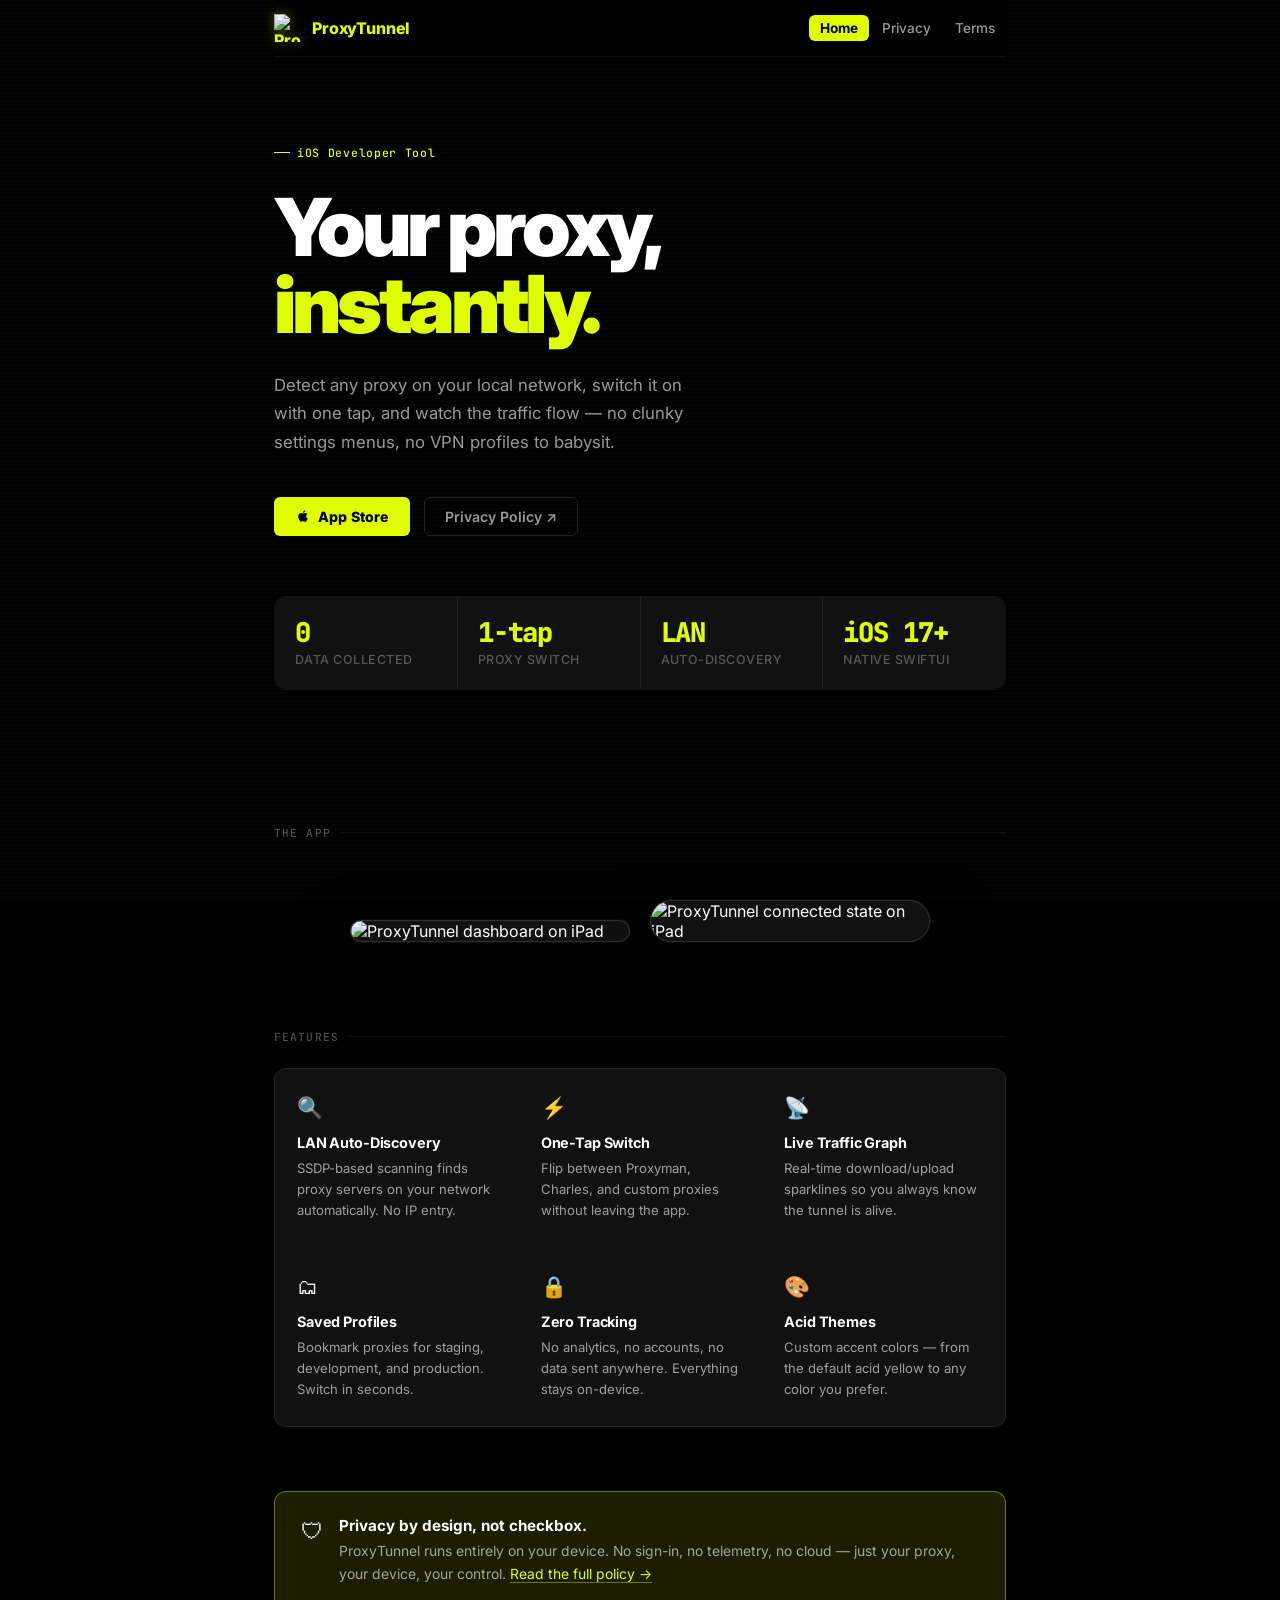
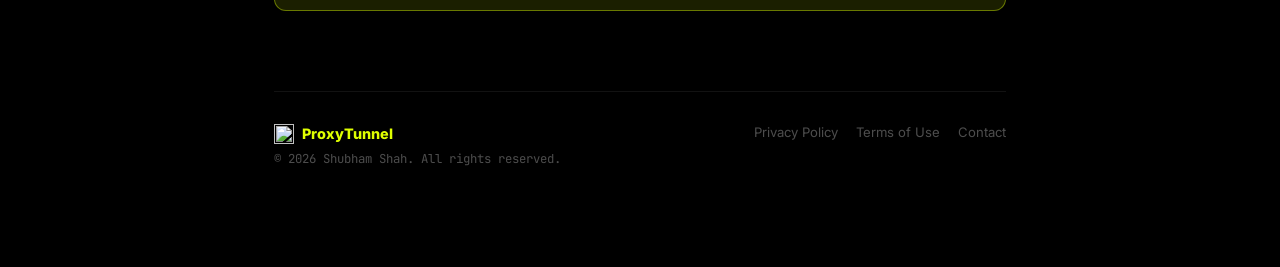
==== index.html @ 6aac3a71 "Add files via upload" ====
<!DOCTYPE html>
<html lang="en">
<head>
  <meta charset="UTF-8">
  <meta name="viewport" content="width=device-width, initial-scale=1.0">
  <title>ProxyTunnel — iOS Proxy Manager</title>
  <meta name="description" content="ProxyTunnel is a native iOS app for developers and QA engineers. Detect, switch, and manage proxy configurations with zero friction.">
  <link rel="stylesheet" href="style.css">
</head>
<body>

<div class="page-wrap">

  <!-- Nav -->
  <nav class="site-nav">
    <a href="index.html" class="nav-logo" id="nav-home">
      <img src="images/logo/Cloudi%20(Yellow).svg" alt="ProxyTunnel" class="nav-cloudi">
      ProxyTunnel
    </a>
    <div class="nav-links">
      <a href="index.html" class="active" id="nav-home-link">Home</a>
      <a href="privacy.html" id="nav-privacy-link">Privacy</a>
      <a href="terms.html" id="nav-terms-link">Terms</a>
    </div>
  </nav>

  <!-- Hero -->
  <section class="hero">
    <div class="hero-kicker">iOS Developer Tool</div>

    <h1>
      Your proxy,<br>
      <em>instantly.</em>
    </h1>

    <p class="hero-desc">
      Detect any proxy on your local network, switch it on with one tap, and watch the traffic flow — no clunky settings menus, no VPN profiles to babysit.
    </p>

    <div class="cta-row">
      <a href="https://apps.apple.com/app/proxytunnel/id6745898286" class="btn-acid" id="hero-appstore-btn">
        <svg width="14" height="14" viewBox="0 0 24 24" fill="currentColor"><path d="M18.71 19.5c-.83 1.24-1.71 2.45-3.05 2.47-1.34.03-1.77-.79-3.29-.79-1.53 0-2 .77-3.27.82-1.31.05-2.3-1.32-3.14-2.53C4.25 17 2.94 12.45 4.7 9.39c.87-1.52 2.43-2.48 4.12-2.51 1.28-.02 2.5.87 3.29.87.78 0 2.26-1.07 3.8-.91.65.03 2.47.26 3.64 1.98-.09.06-2.17 1.28-2.15 3.81.03 3.02 2.65 4.03 2.68 4.04-.03.07-.42 1.44-1.38 2.83M13 3.5c.73-.83 1.94-1.46 2.94-1.5.13 1.17-.34 2.35-1.04 3.19-.69.85-1.83 1.51-2.95 1.42-.15-1.15.41-2.35 1.05-3.11z"/></svg>
        App Store
      </a>
      <a href="privacy.html" class="btn-ghost" id="hero-privacy-btn">Privacy Policy ↗</a>
    </div>

    <!-- Stat strip -->
    <div class="stat-strip">
      <div class="stat-item">
        <div class="stat-val">0</div>
        <div class="stat-label">Data Collected</div>
      </div>
      <div class="stat-item">
        <div class="stat-val">1-tap</div>
        <div class="stat-label">Proxy Switch</div>
      </div>
      <div class="stat-item">
        <div class="stat-val">LAN</div>
        <div class="stat-label">Auto-Discovery</div>
      </div>
      <div class="stat-item">
        <div class="stat-val">iOS 17+</div>
        <div class="stat-label">Native SwiftUI</div>
      </div>
    </div>
  </section>

  <!-- ─── Screenshots ──────────────────────────────────────── -->
  <section class="screenshots-section">
    <div class="section-eyebrow">The App</div>

    <!-- iPhone screenshots (shown on phones, hidden on tablets via CSS/JS) -->
    <div class="screenshots-wrap" id="screenshots-wrap">
      <!-- JS swaps the src based on device; CSS hides the non-matching set -->
      <div class="screenshots-phone" id="shots-iphone">
        <div class="shot-frame shot-frame--phone">
          <img
            src="images/iphone/main.png"
            alt="ProxyTunnel dashboard on iPhone"
            class="shot-img"
            loading="eager"
            id="shot-iphone-1"
          >
        </div>
        <div class="shot-frame shot-frame--phone shot-offset">
          <img
            src="images/iphone/connected.png"
            alt="ProxyTunnel connected state on iPhone"
            class="shot-img"
            loading="lazy"
            id="shot-iphone-2"
          >
        </div>
      </div>

      <div class="screenshots-tablet" id="shots-ipad">
        <div class="shot-frame shot-frame--tablet">
          <img
            src="images/ipad/main.png"
            alt="ProxyTunnel dashboard on iPad"
            class="shot-img"
            loading="eager"
            id="shot-ipad-1"
          >
        </div>
        <div class="shot-frame shot-frame--tablet shot-offset">
          <img
            src="images/ipad/connected.png"
            alt="ProxyTunnel connected state on iPad"
            class="shot-img"
            loading="lazy"
            id="shot-ipad-2"
          >
        </div>
      </div>
    </div>
  </section>

  <!-- Features -->
  <section class="features-section">
    <div class="section-eyebrow">Features</div>

    <div class="features-grid">
      <div class="feat">
        <div class="feat-icon">🔍</div>
        <h3>LAN Auto-Discovery</h3>
        <p>SSDP-based scanning finds proxy servers on your network automatically. No IP entry.</p>
      </div>
      <div class="feat">
        <div class="feat-icon">⚡</div>
        <h3>One-Tap Switch</h3>
        <p>Flip between Proxyman, Charles, and custom proxies without leaving the app.</p>
      </div>
      <div class="feat">
        <div class="feat-icon">📡</div>
        <h3>Live Traffic Graph</h3>
        <p>Real-time download/upload sparklines so you always know the tunnel is alive.</p>
      </div>
      <div class="feat">
        <div class="feat-icon">🗂</div>
        <h3>Saved Profiles</h3>
        <p>Bookmark proxies for staging, development, and production. Switch in seconds.</p>
      </div>
      <div class="feat">
        <div class="feat-icon">🔒</div>
        <h3>Zero Tracking</h3>
        <p>No analytics, no accounts, no data sent anywhere. Everything stays on-device.</p>
      </div>
      <div class="feat">
        <div class="feat-icon">🎨</div>
        <h3>Acid Themes</h3>
        <p>Custom accent colors — from the default acid yellow to any color you prefer.</p>
      </div>
    </div>
  </section>

  <!-- Privacy nudge -->
  <div class="privacy-callout">
    <span class="privacy-callout-icon">🛡</span>
    <div>
      <h3>Privacy by design, not checkbox.</h3>
      <p>ProxyTunnel runs entirely on your device. No sign-in, no telemetry, no cloud — just your proxy, your device, your control. <a href="privacy.html" style="color: var(--acid); text-decoration: none; border-bottom: 1px solid rgba(223,255,0,0.4);">Read the full policy →</a></p>
    </div>
  </div>

  <!-- Footer -->
  <footer class="site-footer">
    <div>
      <div class="footer-logo-row">
        <img src="images/logo/Cloudi%20(Yellow).svg" alt="" class="footer-cloudi" aria-hidden="true">
        <span class="footer-brand">ProxyTunnel</span>
      </div>
      <div class="footer-copy">&copy; 2026 Shubham Shah. All rights reserved.</div>
    </div>
    <div class="footer-links">
      <a href="privacy.html">Privacy Policy</a>
      <a href="terms.html">Terms of Use</a>
      <a href="mailto:shubham.shahh23@gmail.com">Contact</a>
    </div>
  </footer>

</div>

<script>
  // Show iPad screenshots if device is a tablet (min-width 768px)
  // and hide iPhone screenshots, and vice versa.
  (function() {
    var isTablet = window.screen.width >= 768 && window.screen.height >= 768;
    // Also check user agent for iPad specifically
    var ua = navigator.userAgent;
    var iPadUA = /iPad/.test(ua) || (/Macintosh/.test(ua) && navigator.maxTouchPoints > 1);

    var iphone = document.getElementById('shots-iphone');
    var ipad   = document.getElementById('shots-ipad');

    if (isPadDevice()) {
      iphone.style.display = 'none';
      ipad.style.display   = 'flex';
    } else {
      iphone.style.display = 'flex';
      ipad.style.display   = 'none';
    }

    function isPadDevice() {
      // iPad user agent
      if (iPadUA) return true;
      // Tablet-sized screen (landscape or portrait)
      var w = window.screen.width;
      var h = window.screen.height;
      var portraitWidth = Math.min(w, h);
      return portraitWidth >= 768;
    }
  })();
</script>
</body>
</html>
---- style.css ----
@import url('https://fonts.googleapis.com/css2?family=Inter:wght@300;400;500;600;700;800;900&family=JetBrains+Mono:wght@400;500;600&display=swap');

/* ─── Design tokens: Acid-Minimalism ────────────────────────── */
:root {
  /* Backgrounds */
  --black:    #000000;
  --card:     #111111;
  --card-hi:  #1a1a1a;
  --card-dk:  #0a0a0a;

  /* Acid yellow — app default */
  --acid:     #DFFF00;
  --acid-dim: rgba(223,255,0,0.12);
  --acid-glow:rgba(223,255,0,0.20);
  --acid-str: rgba(223,255,0,0.40);

  /* Text */
  --t100: #ffffff;
  --t60:  rgba(255,255,255,0.60);
  --t30:  rgba(255,255,255,0.30);
  --t10:  rgba(255,255,255,0.10);

  /* Borders */
  --border:   rgba(255,255,255,0.07);
  --border-hi:rgba(255,255,255,0.13);

  /* Semantic */
  --success: #30D158;
  --danger:  #FF453A;

  /* Type */
  --font:  'Inter', -apple-system, BlinkMacSystemFont, 'Segoe UI', sans-serif;
  --mono:  'JetBrains Mono', 'SF Mono', 'Fira Code', monospace;

  --radius-sm: 6px;
  --radius-md: 12px;
  --radius-lg: 18px;
  --ease: cubic-bezier(0.4, 0, 0.2, 1);
}

/* ─── Reset ─────────────────────────────────────────────────── */
*, *::before, *::after { box-sizing: border-box; margin: 0; padding: 0; }
html { scroll-behavior: smooth; }

body {
  background: var(--black);
  color: var(--t100);
  font-family: var(--font);
  -webkit-font-smoothing: antialiased;
  min-height: 100vh;
  overflow-x: hidden;
}

/* ─── Scan-line texture on body ─────────────────────────────── */
body::before {
  content: '';
  position: fixed;
  inset: 0;
  background-image: repeating-linear-gradient(
    0deg,
    transparent,
    transparent 2px,
    rgba(255,255,255,0.012) 2px,
    rgba(255,255,255,0.012) 4px
  );
  pointer-events: none;
  z-index: 0;
}

/* ─── Layout ─────────────────────────────────────────────────── */
.page-wrap {
  position: relative;
  z-index: 1;
  max-width: 780px;
  margin: 0 auto;
  padding: 0 24px 100px;
}

/* ─── Nav ────────────────────────────────────────────────────── */
.site-nav {
  position: sticky;
  top: 0;
  z-index: 100;
  display: flex;
  align-items: center;
  justify-content: space-between;
  padding: 14px 0;
  background: rgba(0,0,0,0.88);
  backdrop-filter: blur(24px) saturate(200%);
  -webkit-backdrop-filter: blur(24px) saturate(200%);
  border-bottom: 1px solid var(--border);
}

.nav-logo {
  display: flex;
  align-items: center;
  gap: 10px;
  text-decoration: none;
  color: var(--acid);
  font-size: 1rem;
  font-weight: 800;
  letter-spacing: -0.01em;
  transition: opacity 0.18s var(--ease);
}
.nav-logo:hover { opacity: 0.75; }

/* PT logo mark: two concentric rounded squares (tunnel motif) */
.nav-cloudi {
  width: 28px;
  height: 28px;
  object-fit: contain;
  flex-shrink: 0;
  /* SVG filter to keep it the acid yellow color */
  filter: drop-shadow(0 0 6px rgba(223,255,0,0.35));
}

.nav-links {
  display: flex;
  align-items: center;
  gap: 2px;
}

.nav-links a {
  color: var(--t60);
  text-decoration: none;
  font-size: 0.85rem;
  font-weight: 500;
  padding: 5px 11px;
  border-radius: var(--radius-sm);
  transition: color 0.18s var(--ease), background 0.18s var(--ease);
}
.nav-links a:hover {
  color: var(--t100);
  background: var(--t10);
}
.nav-links a.active {
  color: var(--black);
  background: var(--acid);
  font-weight: 700;
}


/* ─── Hero ───────────────────────────────────────────────────── */
.hero {
  padding: 80px 0 64px;
}

/* Kicker line */
.hero-kicker {
  display: inline-flex;
  align-items: center;
  gap: 7px;
  font-family: var(--mono);
  font-size: 0.72rem;
  font-weight: 500;
  letter-spacing: 0.06em;
  color: var(--acid);
  margin-bottom: 28px;
}
.hero-kicker::before {
  content: '';
  display: inline-block;
  width: 16px;
  height: 1.5px;
  background: var(--acid);
}

.hero h1 {
  font-size: clamp(2.6rem, 7vw, 5rem);
  font-weight: 900;
  letter-spacing: -0.05em;
  line-height: 0.97;
  color: var(--t100);
  margin-bottom: 28px;
}

.hero h1 em {
  font-style: normal;
  color: var(--acid);
  /* Tighten the yellow word */
  display: inline-block;
}

.hero-desc {
  font-size: 1.05rem;
  color: var(--t60);
  line-height: 1.7;
  max-width: 420px;
  margin-bottom: 40px;
}

/* CTA row */
.cta-row {
  display: flex;
  align-items: center;
  gap: 14px;
  flex-wrap: wrap;
}

.btn-acid {
  display: inline-flex;
  align-items: center;
  gap: 8px;
  padding: 11px 22px;
  border-radius: var(--radius-sm);
  font-size: 0.88rem;
  font-weight: 800;
  text-decoration: none;
  background: var(--acid);
  color: var(--black);
  letter-spacing: 0.01em;
  transition: background 0.18s var(--ease), transform 0.18s var(--ease), box-shadow 0.18s var(--ease);
  box-shadow: 0 0 0 0 transparent;
}
.btn-acid:hover {
  background: #f0ff33;
  transform: translateY(-2px);
  box-shadow: 0 8px 32px var(--acid-glow);
  text-decoration: none;
}
.btn-acid:active { transform: translateY(0); }

.btn-ghost {
  display: inline-flex;
  align-items: center;
  gap: 8px;
  padding: 10px 20px;
  border-radius: var(--radius-sm);
  font-size: 0.88rem;
  font-weight: 600;
  text-decoration: none;
  color: var(--t60);
  border: 1px solid var(--border-hi);
  transition: color 0.18s var(--ease), border-color 0.18s var(--ease), background 0.18s var(--ease);
}
.btn-ghost:hover {
  color: var(--t100);
  border-color: var(--acid);
  background: var(--acid-dim);
  text-decoration: none;
}

/* ─── Stat strip (home) ──────────────────────────────────────── */
.stat-strip {
  display: flex;
  align-items: stretch;
  border: 1px solid var(--border);
  border-radius: var(--radius-md);
  overflow: hidden;
  margin-top: 60px;
}

.stat-item {
  flex: 1;
  padding: 22px 20px;
  position: relative;
  background: var(--card);
}
.stat-item + .stat-item {
  border-left: 1px solid var(--border);
}

.stat-val {
  font-size: 1.7rem;
  font-weight: 900;
  letter-spacing: -0.04em;
  color: var(--acid);
  font-family: var(--mono);
  line-height: 1;
  margin-bottom: 6px;
}

.stat-label {
  font-size: 0.78rem;
  font-weight: 500;
  color: var(--t30);
  letter-spacing: 0.04em;
  text-transform: uppercase;
}


/* ─── Feature grid ───────────────────────────────────────────── */
.features-section {
  margin-top: 72px;
}

.section-eyebrow {
  display: flex;
  align-items: center;
  gap: 10px;
  font-family: var(--mono);
  font-size: 0.7rem;
  font-weight: 500;
  letter-spacing: 0.1em;
  text-transform: uppercase;
  color: var(--t30);
  margin-bottom: 24px;
}
.section-eyebrow::after {
  content: '';
  flex: 1;
  height: 1px;
  background: var(--border);
}

.features-grid {
  display: grid;
  grid-template-columns: repeat(3, 1fr);
  gap: 1px;
  background: var(--border);
  border: 1px solid var(--border);
  border-radius: var(--radius-md);
  overflow: hidden;
}

.feat {
  background: var(--card);
  padding: 26px 22px;
  transition: background 0.18s var(--ease);
  position: relative;
}
.feat:hover {
  background: var(--card-hi);
}
/* Acid dot accent on hover */
.feat::before {
  content: '';
  position: absolute;
  top: 22px;
  right: 20px;
  width: 6px;
  height: 6px;
  border-radius: 50%;
  background: var(--acid);
  opacity: 0;
  transition: opacity 0.18s var(--ease);
}
.feat:hover::before { opacity: 0.6; }

.feat-icon {
  font-size: 1.3rem;
  margin-bottom: 14px;
}
.feat h3 {
  font-size: 0.9rem;
  font-weight: 700;
  color: var(--t100);
  margin-bottom: 7px;
  letter-spacing: -0.01em;
}
.feat p {
  font-size: 0.82rem;
  color: var(--t60);
  line-height: 1.6;
  margin: 0;
}

/* ─── Privacy notice (home callout) ─────────────────────────── */
.privacy-callout {
  margin-top: 64px;
  border: 1px solid var(--acid-str);
  border-radius: var(--radius-md);
  padding: 24px 26px;
  background: var(--acid-dim);
  display: flex;
  align-items: flex-start;
  gap: 16px;
}

.privacy-callout-icon {
  font-size: 1.4rem;
  flex-shrink: 0;
  margin-top: 1px;
}

.privacy-callout h3 {
  font-size: 0.95rem;
  font-weight: 700;
  color: var(--t100);
  margin-bottom: 5px;
}
.privacy-callout p {
  font-size: 0.87rem;
  color: var(--t60);
  line-height: 1.65;
  margin: 0;
}

/* ─── Divider ────────────────────────────────────────────────── */
.divider {
  height: 1px;
  background: var(--border);
  margin: 56px 0;
}

/* ─── Legal pages ────────────────────────────────────────────── */
.legal-header {
  padding: 60px 0 44px;
  border-bottom: 1px solid var(--border);
  margin-bottom: 40px;
}

.legal-eyebrow {
  font-family: var(--mono);
  font-size: 0.7rem;
  font-weight: 500;
  letter-spacing: 0.1em;
  text-transform: uppercase;
  color: var(--t30);
  display: flex;
  align-items: center;
  gap: 8px;
  margin-bottom: 18px;
}
.legal-eyebrow::before {
  content: '//';
  color: var(--acid);
  font-weight: 700;
}

.legal-header h1 {
  font-size: clamp(2.2rem, 5vw, 3.4rem);
  font-weight: 900;
  letter-spacing: -0.045em;
  line-height: 1.08;
  margin-bottom: 18px;
}

.legal-header h1 .accent { color: var(--acid); }

.legal-meta {
  display: inline-flex;
  align-items: center;
  gap: 8px;
  font-family: var(--mono);
  font-size: 0.78rem;
  color: var(--t30);
}
.legal-meta::before {
  content: '—';
  color: var(--acid);
}

/* Summary alert */
.summary-alert {
  border: 1px solid var(--acid-str);
  border-radius: var(--radius-md);
  padding: 18px 22px;
  background: var(--acid-dim);
  margin-bottom: 36px;
  display: flex;
  gap: 14px;
  align-items: flex-start;
}
.summary-alert-icon { font-size: 1rem; flex-shrink: 0; margin-top: 2px; }
.summary-alert p {
  font-size: 0.9rem;
  color: var(--t60);
  line-height: 1.65;
  margin: 0;
}
.summary-alert strong { color: var(--t100); }

/* TOC */
.toc {
  background: var(--card);
  border: 1px solid var(--border);
  border-radius: var(--radius-md);
  margin-bottom: 48px;
  overflow: hidden;
}
.toc-header {
  padding: 12px 20px;
  border-bottom: 1px solid var(--border);
  font-family: var(--mono);
  font-size: 0.68rem;
  font-weight: 600;
  letter-spacing: 0.1em;
  text-transform: uppercase;
  color: var(--t30);
}
.toc-list {
  list-style: none;
  padding: 8px 0;
}
.toc-list li a {
  display: flex;
  align-items: center;
  gap: 0;
  padding: 7px 20px;
  text-decoration: none;
  color: var(--t60);
  font-size: 0.87rem;
  transition: background 0.15s var(--ease), color 0.15s var(--ease);
}
.toc-list li a:hover {
  background: var(--card-hi);
  color: var(--t100);
  text-decoration: none;
}
.toc-num {
  font-family: var(--mono);
  font-size: 0.7rem;
  color: var(--acid);
  width: 36px;
  flex-shrink: 0;
}

/* Legal sections */
.legal-section {
  margin-bottom: 48px;
  scroll-margin-top: 80px;
}

.sec-label {
  display: flex;
  align-items: center;
  gap: 12px;
  margin-bottom: 16px;
  padding-bottom: 14px;
  border-bottom: 1px solid var(--border);
}
.sec-num {
  font-family: var(--mono);
  font-size: 0.7rem;
  font-weight: 700;
  color: var(--acid);
  letter-spacing: 0.05em;
}
.legal-section h2 {
  font-size: 1.05rem;
  font-weight: 700;
  color: var(--t100);
  letter-spacing: -0.015em;
}

.legal-section p {
  font-size: 0.93rem;
  color: var(--t60);
  line-height: 1.78;
  margin-bottom: 14px;
}

.legal-section ul,
.legal-section ol {
  padding-left: 20px;
  margin-bottom: 14px;
}
.legal-section li {
  font-size: 0.93rem;
  color: var(--t60);
  line-height: 1.72;
  margin-bottom: 5px;
}

.legal-section a {
  color: var(--acid);
  text-decoration: none;
  border-bottom: 1px solid rgba(223,255,0,0.3);
  transition: border-color 0.15s var(--ease);
}
.legal-section a:hover {
  border-color: var(--acid);
  text-decoration: none;
}

.legal-section strong,
.legal-section b {
  color: var(--t100);
  font-weight: 600;
}

/* Callouts */
.callout {
  border-radius: var(--radius-md);
  border: 1px solid var(--border);
  background: var(--card);
  padding: 16px 18px;
  display: flex;
  gap: 13px;
  align-items: flex-start;
  margin: 18px 0;
}
.callout-icon { font-size: 0.95rem; flex-shrink: 0; margin-top: 2px; }
.callout-body { font-size: 0.88rem; color: var(--t60); line-height: 1.65; }
.callout-body strong { color: var(--t100); }

.callout.info    { border-color: var(--acid-str);            background: var(--acid-dim); }
.callout.success { border-color: rgba(48,209,88,0.3);        background: rgba(48,209,88,0.07); }
.callout.warning { border-color: rgba(255,69,58,0.3);        background: rgba(255,69,58,0.07); }

/* ─── Footer ─────────────────────────────────────────────────── */
.site-footer {
  margin-top: 80px;
  border-top: 1px solid var(--border);
  padding-top: 32px;
  display: flex;
  align-items: flex-start;
  justify-content: space-between;
  gap: 20px;
  flex-wrap: wrap;
}

.footer-logo-row {
  display: flex;
  align-items: center;
  gap: 8px;
  margin-bottom: 6px;
}

.footer-cloudi {
  width: 20px;
  height: 20px;
  object-fit: contain;
  flex-shrink: 0;
}

.footer-brand {
  font-weight: 800;
  font-size: 0.9rem;
  color: var(--acid);
}

.footer-copy {
  font-size: 0.77rem;
  color: var(--t30);
  font-family: var(--mono);
}

.footer-links {
  display: flex;
  align-items: center;
  gap: 18px;
  flex-wrap: wrap;
}
.footer-links a {
  font-size: 0.82rem;
  color: var(--t30);
  text-decoration: none;
  transition: color 0.15s var(--ease);
}
.footer-links a:hover { color: var(--acid); }

/* ─── Screenshots ───────────────────────────────────────────── */
.screenshots-section {
  margin-top: 72px;
}

.screenshots-wrap {
  position: relative;
  overflow: hidden;
}

/* Both sets hidden by default; JS reveals correct one */
.screenshots-phone,
.screenshots-tablet {
  display: none;
  justify-content: center;
  align-items: flex-end;
  gap: 20px;
  padding: 8px 0 16px;
}

/* Fallback: if JS fails or no match, show iPhone by default */
.screenshots-phone {
  display: flex;
}

.shot-frame {
  flex-shrink: 0;
  border-radius: 20px;
  overflow: hidden;
  border: 1px solid var(--border-hi);
  box-shadow:
    0 0 0 1px rgba(223,255,0,0.05),
    0 24px 64px rgba(0,0,0,0.7),
    0 8px 24px rgba(0,0,0,0.5);
  background: var(--card);
  transition: transform 0.3s var(--ease), box-shadow 0.3s var(--ease);
}

.shot-frame:hover {
  transform: translateY(-4px) scale(1.01);
  box-shadow:
    0 0 0 1px rgba(223,255,0,0.12),
    0 32px 80px rgba(0,0,0,0.75),
    0 0 40px rgba(223,255,0,0.06);
}

/* iPhone frames: tall portrait */
.shot-frame--phone {
  width: 220px;
  border-radius: 36px;
}

/* iPad frames: wider portrait */
.shot-frame--tablet {
  width: 280px;
  border-radius: 24px;
}

.shot-img {
  display: block;
  width: 100%;
  height: auto;
}

/* Second screenshot slightly lower for depth */
.shot-offset {
  margin-top: 28px;
}

/* ─── Responsive ─────────────────────────────────────────────── */
@media (max-width: 640px) {
  .page-wrap { padding: 0 16px 80px; }
  .hero { padding: 56px 0 44px; }
  .features-grid { grid-template-columns: 1fr 1fr; }
  .stat-strip { flex-direction: column; }
  .stat-item + .stat-item { border-left: none; border-top: 1px solid var(--border); }
  .hero h1 { font-size: 2.6rem; }
  .site-nav { flex-direction: row; flex-wrap: wrap; gap: 8px; }
}

@media (max-width: 400px) {
  .features-grid { grid-template-columns: 1fr; }
}
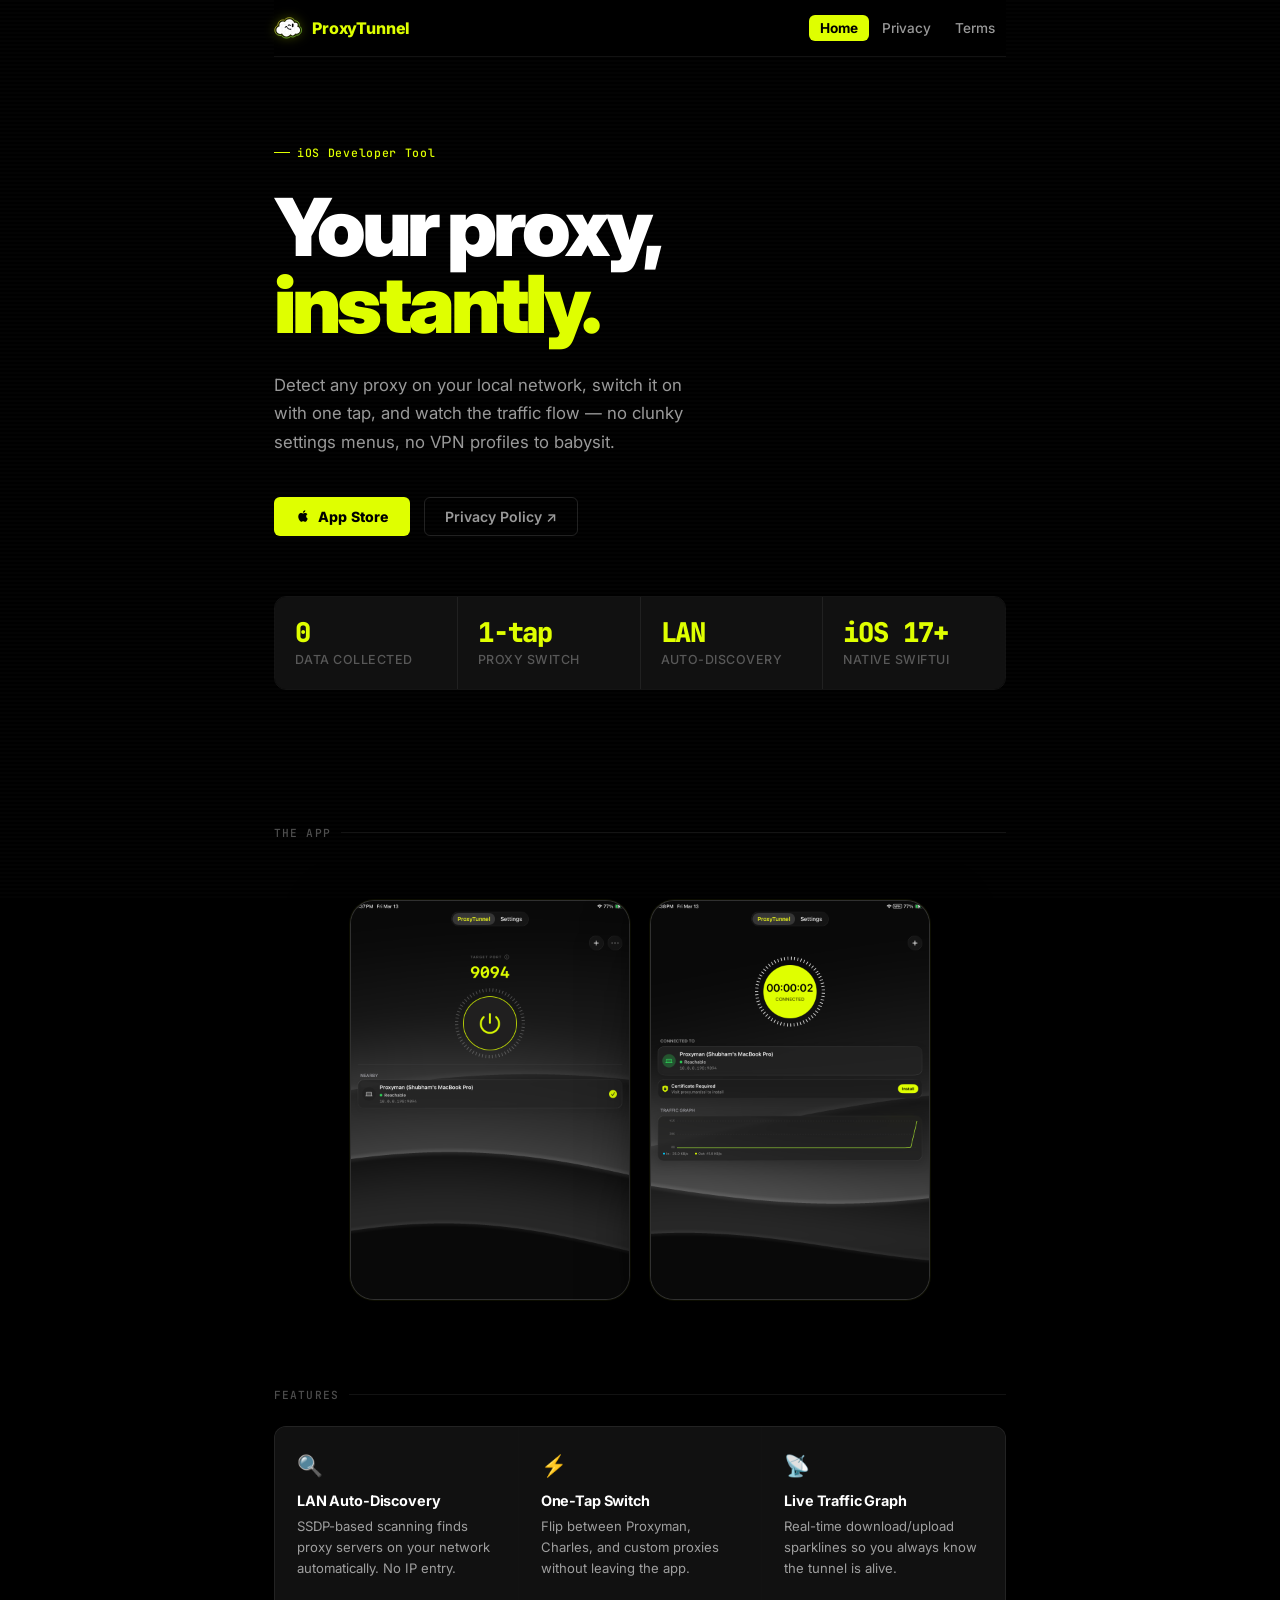
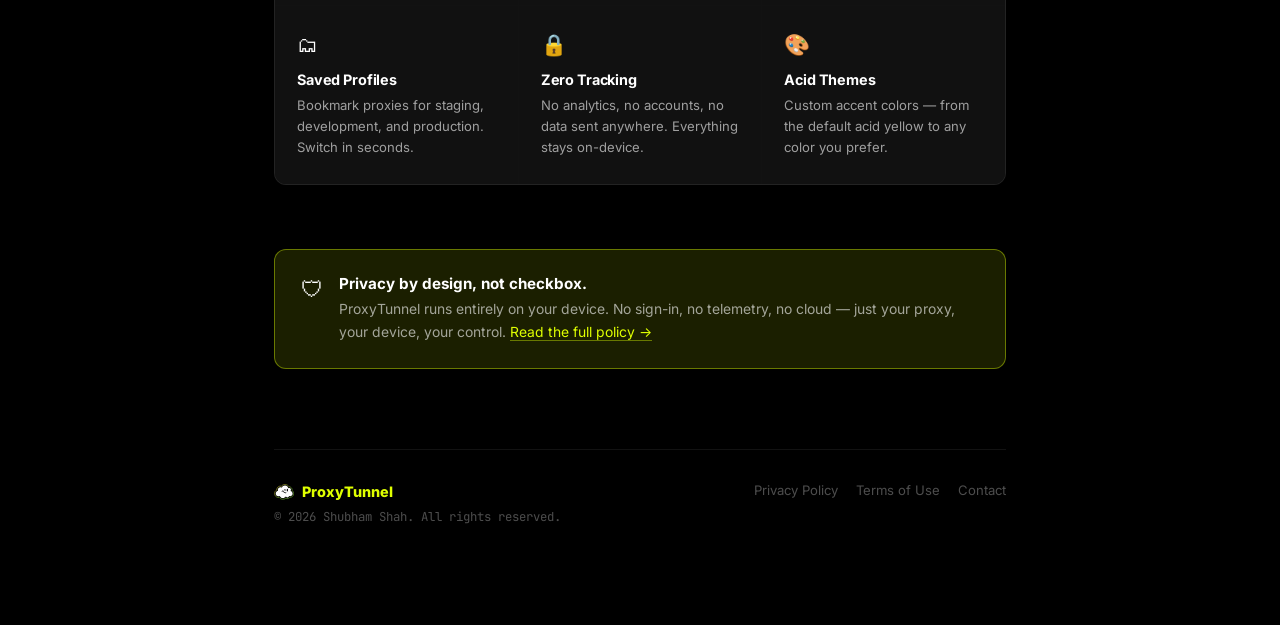
==== commit d68fde90: "Initial commit link change" ====
--- a/index.html
+++ b/index.html
@@ -38,7 +38,7 @@
     </p>
 
     <div class="cta-row">
-      <a href="https://apps.apple.com/app/proxytunnel/id6745898286" class="btn-acid" id="hero-appstore-btn">
+      <a href="https://apps.apple.com/us/app/proxytunnel-smart-lan-proxy/id6760527625" class="btn-acid" id="hero-appstore-btn">
         <svg width="14" height="14" viewBox="0 0 24 24" fill="currentColor"><path d="M18.71 19.5c-.83 1.24-1.71 2.45-3.05 2.47-1.34.03-1.77-.79-3.29-.79-1.53 0-2 .77-3.27.82-1.31.05-2.3-1.32-3.14-2.53C4.25 17 2.94 12.45 4.7 9.39c.87-1.52 2.43-2.48 4.12-2.51 1.28-.02 2.5.87 3.29.87.78 0 2.26-1.07 3.8-.91.65.03 2.47.26 3.64 1.98-.09.06-2.17 1.28-2.15 3.81.03 3.02 2.65 4.03 2.68 4.04-.03.07-.42 1.44-1.38 2.83M13 3.5c.73-.83 1.94-1.46 2.94-1.5.13 1.17-.34 2.35-1.04 3.19-.69.85-1.83 1.51-2.95 1.42-.15-1.15.41-2.35 1.05-3.11z"/></svg>
         App Store
       </a>
